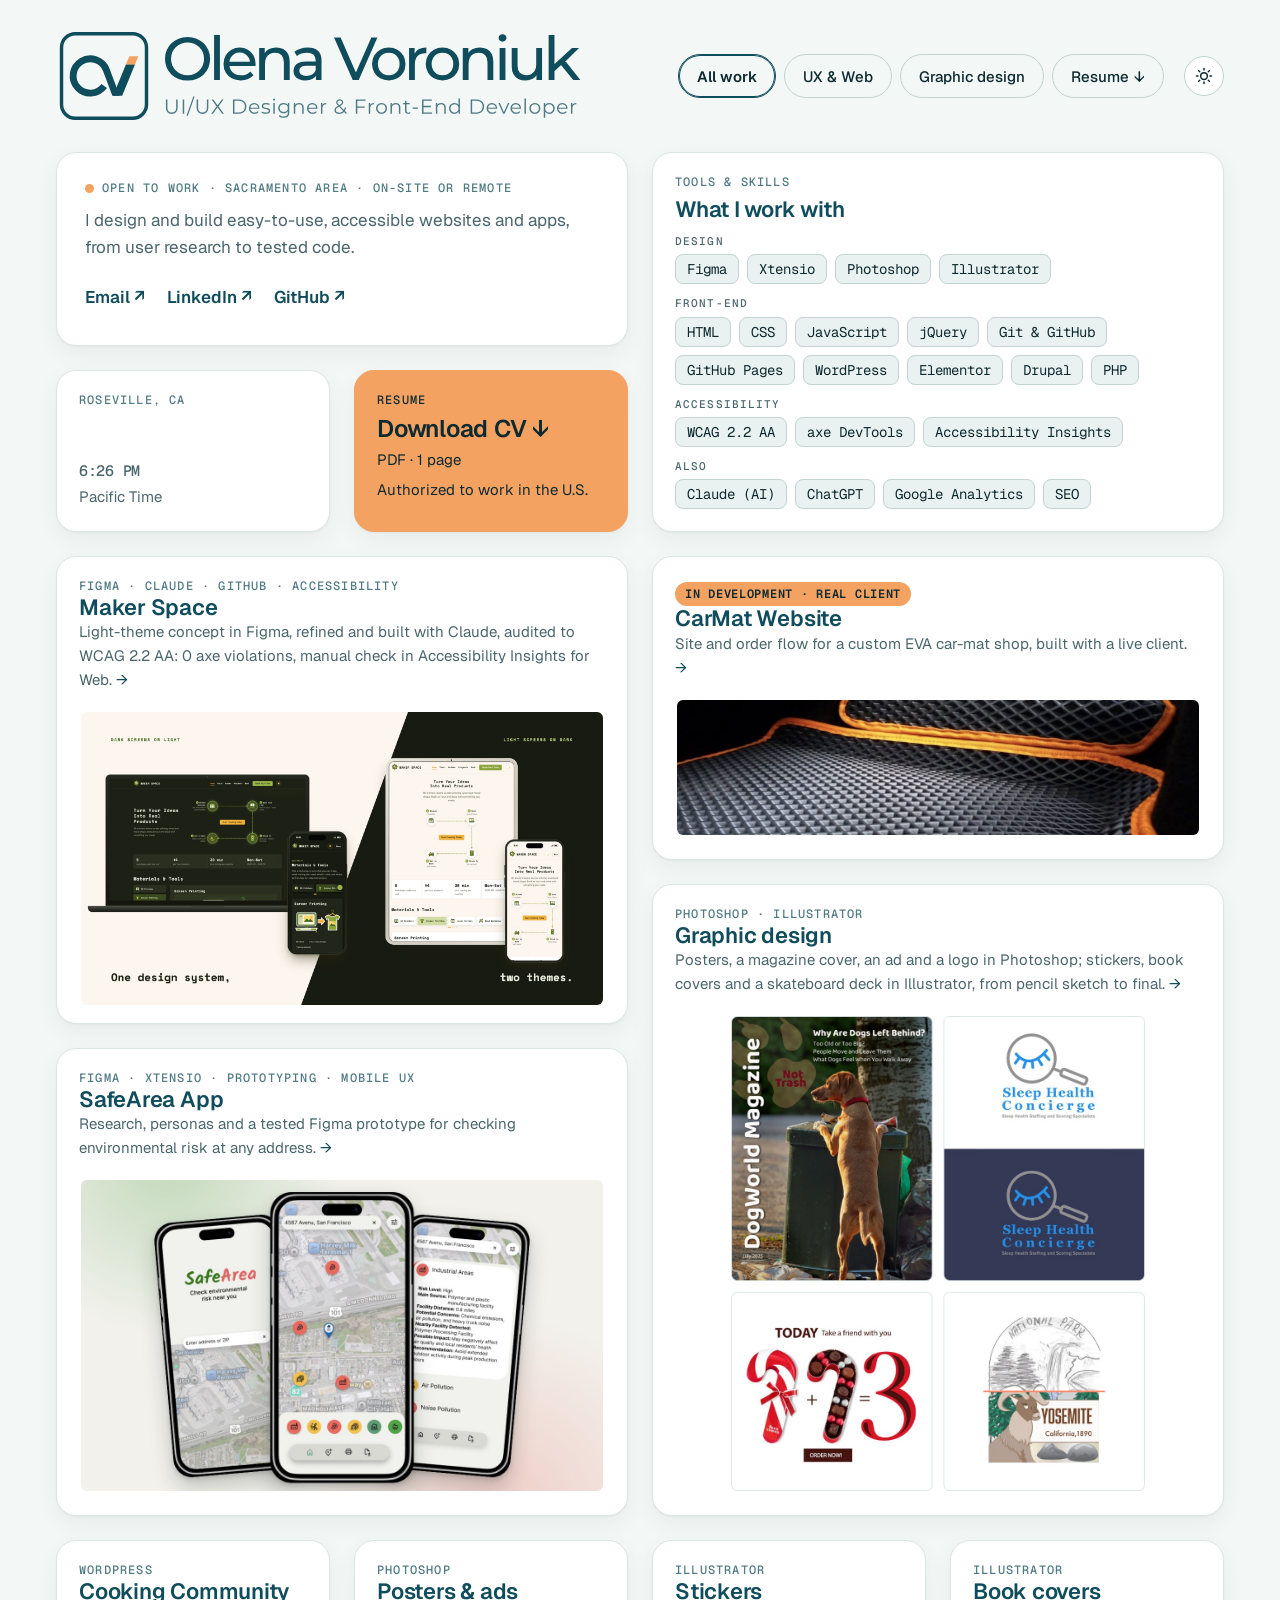
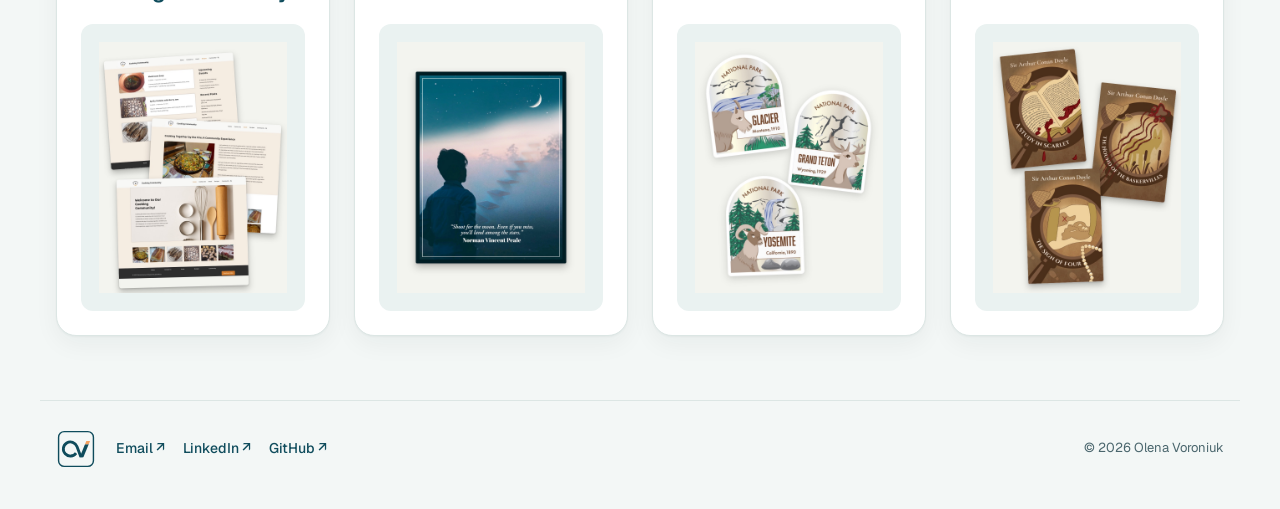
==== index.html @ 0ded4a21 "UX & Web view: shorter first row, taller second, Cooking Community description Co-Authored-By: Claud" ====
<!doctype html>
<html lang="en">
<head>
<meta charset="utf-8">
<meta name="viewport" content="width=device-width, initial-scale=1">
<title>Olena Voroniuk · UI/UX Designer &amp; Front-End Developer</title>
<meta name="description" content="Olena Voroniuk, UI/UX designer and front-end developer in the Sacramento area (Roseville, CA): accessible websites and apps, UX research, WCAG 2.2 accessibility audits and WordPress.">
<script>try{var t=localStorage.getItem('theme');if(t==='dark')document.documentElement.dataset.theme='dark'}catch(e){}</script>
<link rel="icon" href="assets/brand/favicon.svg" type="image/svg+xml">
<link rel="icon" href="assets/brand/favicon-32x32.png" sizes="32x32">
<link rel="apple-touch-icon" href="assets/brand/apple-touch-icon.png">
<link rel="icon" href="favicon.ico" sizes="any">
<link rel="manifest" href="site.webmanifest">
<meta name="theme-color" content="#0F4C5C">
<link rel="preconnect" href="https://fonts.googleapis.com">
<link rel="preconnect" href="https://fonts.gstatic.com" crossorigin>
<link rel="stylesheet" href="https://fonts.googleapis.com/css2?family=Geist:wght@400;500;600;700&family=Geist+Mono:wght@400;500;600&display=swap">
<link rel="stylesheet" href="css/style.css?v=20261113x">
</head>
<body>
<a class="skip" href="#work">Skip to work</a>

<header class="wrap top">
  <a class="brand" href="index.html"><img class="full on-light" src="assets/brand/ov-logo-color.svg?v=3" alt="Olena Voroniuk, UI/UX Designer &amp; Front-End Developer, home" width="530" height="96"><img class="full on-dark" src="assets/brand/ov-logo-light.svg?v=3" alt="Olena Voroniuk, UI/UX Designer &amp; Front-End Developer, home" width="530" height="96"><img class="icon on-light" src="assets/brand/ov-icon-color.svg" alt="Olena Voroniuk, home" width="36" height="36"><img class="icon on-dark" src="assets/brand/ov-icon-light.svg" alt="Olena Voroniuk, home" width="36" height="36"></a>
  <div class="end"><nav aria-label="Main">
    <a href="#" aria-current="page">All work</a>
    <a href="#dev">UX &amp; Web</a>
    <a href="work/illustration.html">Graphic design</a>
    <a href="assets/Olena_Voroniuk_Resume.pdf" download>Resume <span class="arr arr-s" aria-hidden="true">↓</span></a>
  </nav><button class="theme-toggle" type="button" aria-pressed="false" aria-label="Dark theme"><svg class="sun" viewBox="0 0 24 24" fill="none" stroke="currentColor" stroke-width="2" stroke-linecap="round" aria-hidden="true"><circle cx="12" cy="12" r="4.5"/><path d="M12 2v2M12 20v2M4.9 4.9l1.4 1.4M17.7 17.7l1.4 1.4M2 12h2M20 12h2M4.9 19.1l1.4-1.4M17.7 6.3l1.4-1.4"/></svg><svg class="moon" viewBox="0 0 24 24" fill="none" stroke="currentColor" stroke-width="2" stroke-linecap="round" stroke-linejoin="round" aria-hidden="true"><path d="M20 14.5A8 8 0 1 1 9.5 4a6.5 6.5 0 0 0 10.5 10.5z"/></svg></button></div>
</header>

<main class="wrap">
  <div class="dev-head">
    <h1 id="dev-h">UX &amp; Web projects</h1>
    <a href="#">← All work</a>
  </div>

  <div class="grid" id="work">
    <section class="t me w2 contact" id="contact" aria-labelledby="name">
      <span class="status"><i aria-hidden="true"></i>Open to work · Sacramento area · On-site or remote</span>
      <h1 id="name" class="sr">Olena Voroniuk, UI/UX Designer &amp; Front-End Developer</h1>
      <p>I design and build easy-to-use, accessible websites and apps, from user research to tested code.</p>
      <div class="row">
        <a href="mailto:olena.voroniuk2@gmail.com">Email <span class="arr arr-ne" aria-hidden="true">↗</span></a>
        <a href="https://www.linkedin.com/in/olena-voroniuk-216633222/">LinkedIn <span class="arr arr-ne" aria-hidden="true">↗</span></a>
        <a href="https://github.com/olena-v">GitHub <span class="arr arr-ne" aria-hidden="true">↗</span></a>
      </div>
    </section>

    <section class="t w2 tall" aria-labelledby="stack-h">
      <span class="lbl">Tools &amp; skills</span>
      <h2 id="stack-h">What I work with</h2>
      <div class="sk">
        <div class="sk-group"><h3 class="sk-lbl">Design</h3><ul class="stack"><li>Figma</li><li>Xtensio</li><li>Photoshop</li><li>Illustrator</li></ul></div>
        <div class="sk-group"><h3 class="sk-lbl">Front-end</h3><ul class="stack"><li>HTML</li><li>CSS</li><li>JavaScript</li><li>jQuery</li><li>Git &amp; GitHub</li><li>GitHub Pages</li><li>WordPress</li><li>Elementor</li><li>Drupal</li><li>PHP</li></ul></div>
        <div class="sk-group"><h3 class="sk-lbl">Accessibility</h3><ul class="stack"><li>WCAG 2.2 AA</li><li>axe DevTools</li><li>Accessibility Insights</li></ul></div>
        <div class="sk-group"><h3 class="sk-lbl">Also</h3><ul class="stack"><li>Claude (AI)</li><li>ChatGPT</li><li>Google Analytics</li><li>SEO</li></ul></div>
      </div>
    </section>

    <div class="t">
      <span class="lbl">Roseville, CA</span>
      <p class="clock" id="clock" aria-live="off">--:--</p>
      <p>Pacific Time</p>
    </div>

    <a class="t coral" href="assets/Olena_Voroniuk_Resume.pdf">
      <span class="lbl">Resume</span>
      <h2>Download CV <span aria-hidden="true">↓</span></h2>
      <p>PDF · 1 page</p>
      <p>Authorized to work in the U.S.</p>
    </a>

    <div class="proj-grid" data-dev>
      <a class="t pic proj p-ms" data-cat="ux web" data-dev href="work/maker-space.html" target="_blank" rel="noopener">
        <div class="txt">
          <span class="lbl">Figma · Claude · GitHub · Accessibility</span>
          <h2>Maker Space<span class="sr"> (opens in a new tab)</span></h2>
          <p>Light-theme concept in Figma, refined and built with Claude, audited to WCAG 2.2 AA: 0 axe violations, manual check in Accessibility Insights for Web. <span class="go" aria-hidden="true">→</span></p>
        </div>
        <img src="assets/img/makerspace-two-themes.jpg" alt="">
      </a>

      <a class="t pic proj p-cm" data-cat="web" data-dev href="work/carmat.html" target="_blank" rel="noopener">
        <div class="txt">
          <span class="badge">In development · real client</span>
          <h2>CarMat Website<span class="sr"> (opens in a new tab)</span></h2>
          <p>Site and order flow for a custom EVA car-mat shop, built with a live client. <span class="go" aria-hidden="true">→</span></p>
        </div>
        <img src="assets/img/carmat-hero.jpg?v=2" alt="">
      </a>

      <a class="t pic proj p-sa" data-cat="ux" data-dev href="work/safearea.html" target="_blank" rel="noopener">
        <div class="txt">
          <span class="lbl">Figma · Xtensio · Prototyping · Mobile UX</span>
          <h2>SafeArea App<span class="sr"> (opens in a new tab)</span></h2>
          <p>Research, personas and a tested Figma prototype for checking environmental risk at any address. <span class="go" aria-hidden="true">→</span></p>
        </div>
        <img class="only-light" src="assets/img/safearea-phones-light.jpg?v=3" alt=""><img class="only-dark" src="assets/img/safearea-phones.jpg?v=4" alt="">
      </a>

      <a class="t pic proj p-gd" data-cat="ps ai" href="work/illustration.html" target="_blank" rel="noopener">
        <div class="txt">
          <span class="lbl">Photoshop · Illustrator</span>
          <h2>Graphic design<span class="sr"> (opens in a new tab)</span></h2>
          <p>Posters, a magazine cover, an ad and a logo in Photoshop; stickers, book covers and a skateboard deck in Illustrator, from pencil sketch to final. <span class="go" aria-hidden="true">→</span></p>
        </div>
        <img class="only-light" src="assets/img/graphic-collage-light.jpg?v=2" alt=""><img class="only-dark" src="assets/img/graphic-collage.jpg?v=3" alt="">
      </a>
    </div>

    <a class="t pic contain" data-cat="web" data-dev href="work/cooking-community.html" target="_blank" rel="noopener">
      <div class="txt"><span class="lbl">WordPress</span><h2>Cooking Community<span class="sr"> (opens in a new tab)</span></h2><p class="dev-only">A WordPress site for home cooks with recipes, events and a form for members’ ideas, set up so the owner runs it from the dashboard. <span class="go" aria-hidden="true">→</span></p></div>
      <img src="assets/img/cooking-tile.jpg" alt="">
    </a>

    <a class="t pic contain" data-cat="ps" href="work/illustration.html#photoshop" target="_blank" rel="noopener">
      <div class="txt"><span class="lbl">Photoshop</span><h2>Posters &amp; ads<span class="sr"> (opens in a new tab)</span></h2></div>
      <img src="assets/img/poster-tile.jpg" alt="">
    </a>

    <a class="t pic contain" data-cat="ai" href="work/illustration.html#stickers" target="_blank" rel="noopener">
      <div class="txt"><span class="lbl">Illustrator</span><h2>Stickers<span class="sr"> (opens in a new tab)</span></h2></div>
      <img src="assets/img/stickers-pile.jpg" alt="">
    </a>

    <a class="t pic contain" data-cat="ai" href="work/illustration.html#book" target="_blank" rel="noopener">
      <div class="txt"><span class="lbl">Illustrator</span><h2>Book covers<span class="sr"> (opens in a new tab)</span></h2></div>
      <img src="assets/img/book-covers-pile.jpg" alt="">
    </a>
  </div>
</main>

<footer class="wrap site">
  <div class="foot-brand"><a class="foot-logo" href="#top"><img class="only-light" src="assets/brand/ov-icon-color.svg" alt="Olena Voroniuk, back to top"  width="40" height="40"><img class="only-dark" src="assets/brand/ov-icon-light.svg" alt="Olena Voroniuk, back to top" width="40" height="40"></a>
  <nav class="foot-links" aria-label="Contact">
    <a href="mailto:olena.voroniuk2@gmail.com">Email <span class="arr arr-ne" aria-hidden="true">↗</span></a>
    <a href="https://www.linkedin.com/in/olena-voroniuk-216633222/">LinkedIn <span class="arr arr-ne" aria-hidden="true">↗</span></a>
    <a href="https://github.com/olena-v">GitHub <span class="arr arr-ne" aria-hidden="true">↗</span></a>
  </nav>
  </div>
  <span class="copy">© 2026 Olena Voroniuk</span>
</footer>
<script src="js/main.js?v=6"></script>
</body>
</html>
---- css/style.css ----
/* Bento Lab: light (logo teal + terracotta) and dark (mint + coral) themes. Home is a filterable tile grid; project pages share the same tokens in a reading layout. */
:root{
  /* Light theme (default): colours from the OV logo */
  --bg:#F3F7F6;
  --tile:#FFFFFF;
  --tile-2:#EAF2F1;
  --line:#DCE6E4;
  --line-strong:#C2D3D0;
  --ink:#0E2A31;
  --muted:#4A666D;      /* 6.1:1 on white */
  --mint:#0F4C5C;       /* brand teal: labels, links, focus */
  --coral:#B85C34;      /* brand terracotta, 4.6:1 with white */
  --coral-ink:#FFFFFF;
  --coral-text:#FFFFFF;
  --on-accent:#FFFFFF;
  --fail:#B23A1E;
  --shadow:0 1px 2px rgba(14,42,49,.04),0 8px 24px rgba(14,42,49,.05);
  --f-ui:"Geist", system-ui, -apple-system, "Segoe UI", sans-serif;
  --f-mono:"Geist Mono", ui-monospace, Menlo, monospace;
  --radius:20px;
  color-scheme:light;
}
/* Dark theme: dark tiles, mint + coral accents */
:root[data-theme="dark"]{
  --bg:#101412;
  --tile:#1A201D;
  --tile-2:#212823;
  --line:#2A322E;
  --line-strong:#3E4A44;
  --ink:#EAF0EC;
  --muted:#A3AFA8;      /* 7.4:1 on --tile */
  --mint:#7FD1AE;
  --coral:#FF8A65;
  --coral-ink:#1A0E0A;
  --coral-text:#3A1E15;
  --on-accent:#0D1A14;
  --fail:#FF9C80;
  --shadow:none;
  color-scheme:dark;
}
*{box-sizing:border-box}
html{scroll-behavior:smooth}
body{margin:0;background:var(--bg);color:var(--ink);font:17px/1.6 var(--f-ui);-webkit-font-smoothing:antialiased}
img{max-width:100%;display:block}
a{color:var(--mint)}
h1,h2,h3{margin:0;line-height:1.15;text-wrap:balance}
p{margin:0}
:focus-visible{outline:3px solid var(--mint);outline-offset:3px;border-radius:8px}
.sr{position:absolute;width:1px;height:1px;overflow:hidden;clip:rect(0 0 0 0);white-space:nowrap}
.skip{position:absolute;left:16px;top:-60px;z-index:10;background:var(--mint);color:var(--bg);padding:10px 16px;border-radius:10px;font-weight:600;text-decoration:none}
.skip:focus{top:16px}
.wrap{max-width:1200px;margin:0 auto;padding-inline:max(16px,env(safe-area-inset-left,0px))}
.mono{font-family:var(--f-mono)}
.lbl{display:block;font:500 12px/1.3 var(--f-mono);letter-spacing:.1em;text-transform:uppercase;color:var(--mint)}

/* top bar */
.top{display:flex;flex-wrap:wrap;align-items:center;justify-content:space-between;gap:12px 24px;padding-block:22px}
.brand{font-weight:600;font-size:17px;color:var(--ink);text-decoration:none;padding:6px 0}
.brand span{color:var(--mint)}
.top nav{display:flex;flex-wrap:wrap;gap:4px 20px}
.top nav a{color:var(--ink);text-decoration:none;font-size:15px;padding:8px 0}
.top nav a:hover{color:var(--mint)}

/* ---------- home: bento grid ---------- */
.chips{display:flex;flex-wrap:wrap;gap:8px;margin-bottom:18px}
.chip{font:500 15px var(--f-ui);color:var(--ink);background:transparent;border:1.5px solid var(--line-strong);padding:9px 18px;border-radius:999px;cursor:pointer;min-height:44px}
.chip:hover{border-color:var(--mint)}
.chip[aria-pressed="true"]{background:var(--ink);color:var(--bg);border-color:var(--ink)}
.grid{display:grid;grid-template-columns:repeat(4,minmax(0,1fr));grid-auto-rows:minmax(150px,auto);grid-auto-flow:dense;gap:24px;padding-bottom:64px}
.t{position:relative;overflow:hidden;background:var(--tile);border:1px solid var(--line);border-radius:var(--radius);padding:22px;min-width:0;display:flex;flex-direction:column;gap:6px;color:var(--ink);text-decoration:none;transition:opacity .3s,transform .3s,border-color .2s}
a.t:hover{border-color:var(--line-strong)}
a.t:hover .go{transform:translateX(3px)}
.t h2{font-size:22px;font-weight:600;letter-spacing:-.01em}
.t p{color:var(--muted);font-size:15px}
.t.dim{opacity:.18;transform:scale(.98)}
.dev-head{display:none;align-items:baseline;justify-content:space-between;gap:16px;flex-wrap:wrap;margin-bottom:20px}
.dev-head h1{font-size:clamp(28px,3.4vw,40px);font-weight:700;letter-spacing:-.02em}
.dev-head a{color:var(--muted);text-decoration:none;font-weight:600}
.dev-head a:hover{color:var(--mint)}
.dev-view .dev-head{display:flex}
.dev-view .chips,.dev-view .grid > :not([data-dev]){display:none}
.dev-view .grid{grid-template-columns:repeat(2,minmax(0,1fr))}
.dev-view .grid > [data-dev]{grid-column:auto;grid-row:auto;height:520px}
.dev-view .grid > [data-dev] .txt{flex:none}
.dev-view .grid > [data-dev] img{flex:1;min-height:0;height:auto;object-fit:cover;object-position:center}
@media (max-width:900px){.dev-view .grid{grid-template-columns:minmax(0,1fr)}.dev-view .grid > [data-dev]{height:auto}.dev-view .grid > [data-dev] img{flex:none;height:auto}}
.w2{grid-column:span 2}.tall{grid-row:span 2}
.go{display:inline-block;transition:transform .2s;color:var(--mint)}
/* project tiles: text on top, picture fills the rest */
.t.pic{padding:0}
.t.pic .txt{padding:22px 22px 14px}
.t.pic img{width:100%;flex:1;min-height:150px;object-fit:cover;object-position:top}
.t.pic.contain img{object-fit:contain;object-position:center;background:var(--tile-2);width:auto;margin:0 24px 24px;padding:18px;box-sizing:border-box;border-radius:12px}
/* full: show the whole mockup at its own ratio, never cropped */
.t.pic.full{gap:0}
.t.pic.full .txt{flex:1;display:flex;flex-direction:column;justify-content:center;gap:6px}
.t.pic.full img{flex:none;min-height:0;height:auto;object-fit:contain}
/* me */
.me{justify-content:flex-end;gap:10px;padding:28px}
.me h1{font-size:clamp(36px,4.6vw,60px);font-weight:700;letter-spacing:-.025em;margin-top:6px}
.me p{font-size:18px;max-width:46ch}
.me .role{font-size:21px;font-weight:600;color:var(--ink);margin-top:-2px}
.me .row{margin-top:6px}
.modes{display:flex;flex-wrap:wrap;gap:8px;margin:0;padding:0;list-style:none}
.modes li{font:500 14px var(--f-mono);padding:5px 12px;border-radius:999px;border:1px solid var(--mint);color:var(--mint)}
.status{display:inline-flex;align-items:center;gap:8px;font:500 14px var(--f-mono);color:var(--mint)}
.status i{width:9px;height:9px;border-radius:50%;background:var(--mint);animation:pulse 2.2s infinite}
@keyframes pulse{0%{box-shadow:0 0 0 0 rgba(244,162,97,.75)}70%{box-shadow:0 0 0 9px rgba(244,162,97,0)}100%{box-shadow:0 0 0 0 rgba(244,162,97,0)}}
.clock{font:500 clamp(30px,3vw,40px)/1.1 var(--f-mono);letter-spacing:-.02em;margin-top:auto}
.coral{background:var(--coral);border-color:var(--coral);color:var(--coral-ink)}
.coral .lbl{color:var(--coral-ink)}
.coral p{color:var(--coral-text)}
.coral h2{font-size:24px}
.stack{display:flex;flex-wrap:wrap;gap:8px;margin:8px 0 0;padding:0;list-style:none}
.stack li{font:14px var(--f-mono);border:1px solid var(--line-strong);padding:4px 10px;border-radius:8px}
.sk{display:flex;flex-direction:column;gap:12px;margin-top:6px}
.sk .stack{margin-top:6px}
.sk-lbl{font:500 11px/1.3 var(--f-mono);letter-spacing:.1em;text-transform:uppercase;color:var(--muted);margin:0}
.badge{align-self:flex-start;font:600 12px var(--f-mono);letter-spacing:.06em;text-transform:uppercase;padding:4px 10px;border-radius:999px;background:var(--coral);color:var(--coral-ink)}
.contact a{color:var(--ink);text-decoration:none;font-weight:600;padding:6px 0;display:inline-block}
.contact a:hover{color:var(--mint)}
.contact .row{display:flex;flex-wrap:wrap;gap:4px 22px;margin-top:auto}
@media (max-width:900px){.grid{grid-template-columns:repeat(2,minmax(0,1fr))}}
@media (max-width:560px){
  .grid{grid-template-columns:minmax(0,1fr);gap:14px}
  .w2,.tall{grid-column:auto;grid-row:auto}
}

/* ---------- project pages ---------- */
.hero{display:grid;grid-template-columns:minmax(0,1.1fr) minmax(0,1fr);gap:40px;align-items:center;padding-block:40px 56px}
.hero h1{font-size:clamp(38px,5.4vw,64px);font-weight:700;letter-spacing:-.025em;margin:12px 0 16px}
.lede{font-size:20px;color:var(--muted);max-width:56ch}
.hero-img{border-radius:var(--radius);overflow:hidden;background:var(--tile);border:1px solid var(--line)}
.hero-img img{width:100%;height:auto}
.pills{display:flex;flex-wrap:wrap;gap:8px;margin-top:4px}
.pill{font:600 12px var(--f-mono);letter-spacing:.06em;text-transform:uppercase;padding:5px 11px;border-radius:999px;border:1px solid var(--line-strong);color:var(--ink)}
.pill.hot{background:var(--coral);border-color:var(--coral);color:var(--coral-ink)}
.actions{display:flex;flex-wrap:wrap;gap:12px;margin-top:28px}
.btn{display:inline-flex;align-items:center;gap:8px;min-height:46px;padding:12px 20px;border-radius:12px;font-weight:600;text-decoration:none;border:1.5px solid var(--line-strong);color:var(--ink)}
.btn:hover{border-color:var(--mint)}
.btn.primary{background:var(--mint);border-color:var(--mint);color:var(--on-accent)}
.meta{display:grid;grid-template-columns:repeat(3,minmax(0,1fr));gap:1px;background:var(--line);border:1px solid var(--line);border-radius:var(--radius);overflow:hidden;margin-bottom:64px}
.meta > div{background:var(--tile);padding:20px 22px}
.meta dt{font:500 12px var(--f-mono);letter-spacing:.1em;text-transform:uppercase;color:var(--muted);margin-bottom:6px}
.meta dd{margin:0}
@media (max-width:760px){.meta{grid-template-columns:minmax(0,1fr)}}
.tools{display:flex;flex-wrap:wrap;gap:8px;margin:0;padding:0;list-style:none}
.tools li{font:14px var(--f-mono);padding:5px 11px;border-radius:8px;background:var(--tile-2);border:1px solid var(--line-strong)}
section.block{padding-block:56px;border-top:1px solid var(--line)}
section.block > h2{font-size:clamp(28px,3.4vw,40px);font-weight:700;letter-spacing:-.02em;margin:8px 0 18px}
.prose{max-width:68ch;color:var(--muted)}
.prose + .prose{margin-top:14px}
.prose strong{color:var(--ink)}
figure{margin:28px 0 0}
figure img{border-radius:14px;border:1px solid var(--line);width:100%;height:auto;background:#fff}
figcaption{font-size:14px;color:var(--muted);margin-top:10px}
.two{display:grid;grid-template-columns:repeat(2,minmax(0,1fr));gap:24px}
.two figure{margin-top:0}
.three{display:grid;grid-template-columns:repeat(3,minmax(0,1fr));gap:20px}
.three figure{margin-top:0}
@media (max-width:860px){.three{grid-template-columns:minmax(0,1fr);max-width:420px}}
.cards{display:grid;grid-template-columns:repeat(auto-fit,minmax(min(100%,250px),1fr));gap:14px;margin-top:28px;padding:0;list-style:none}
.cards > li,.card{background:var(--tile);border:1px solid var(--line);border-radius:16px;padding:22px}
.cards h3,.cards h4{font-size:18px;font-weight:600;margin:0 0 6px}
.cards p{color:var(--muted);font-size:15px}
.stats{display:grid;grid-template-columns:repeat(auto-fit,minmax(min(100%,210px),1fr));gap:14px;margin-top:28px}
.stats div{background:var(--tile);border:1px solid var(--line);border-radius:16px;padding:22px}
.stats b{display:block;font:600 clamp(34px,4vw,46px)/1.05 var(--f-mono);color:var(--coral);letter-spacing:-.02em}
.stats span{display:block;margin-top:8px;color:var(--muted);font-size:15px}
.tbl{overflow-x:auto;margin-top:28px;border:1px solid var(--line);border-radius:16px}
table{border-collapse:collapse;width:100%;min-width:620px;font-size:15px}
th,td{text-align:left;padding:13px 16px;border-bottom:1px solid var(--line);vertical-align:top}
thead th{font:500 12px var(--f-mono);letter-spacing:.08em;text-transform:uppercase;color:var(--muted);background:var(--tile)}
tbody tr:last-child td{border-bottom:0}
.fail{color:var(--fail)}.pass{color:var(--mint)}
.tag-ba{display:inline-block;font:600 12px var(--f-mono);letter-spacing:.08em;text-transform:uppercase;margin-bottom:8px}
.next{display:flex;flex-wrap:wrap;justify-content:space-between;align-items:center;gap:16px;padding-block:48px 72px;border-top:1px solid var(--line)}
.next a{display:flex;flex-direction:column;gap:6px;color:var(--ink);text-decoration:none;padding:6px 0}
.next a.nxt{align-items:flex-end;text-align:right;margin-left:auto}
.next .big{font-size:clamp(22px,2.6vw,32px);font-weight:700}
.next a:hover .big{color:var(--mint)}
.note{background:var(--tile);border:1px solid var(--line-strong);border-left:4px solid var(--coral);border-radius:12px;padding:16px 18px;color:var(--ink);max-width:68ch;margin-top:20px}
footer.site{padding-block:28px 40px;color:var(--muted);font-size:14px;border-top:1px solid var(--line);display:flex;flex-wrap:wrap;justify-content:space-between;align-items:center;gap:12px 24px}
.foot-links{display:flex;flex-wrap:wrap;gap:8px 22px}
.foot-links a{color:var(--ink);text-decoration:none;font-weight:600;padding:4px 0}
.foot-links a:hover{color:var(--mint);text-decoration:underline}
@media (max-width:860px){.hero,.two{grid-template-columns:minmax(0,1fr)}}

/* sketch vs final slider */
.compare{position:relative;aspect-ratio:var(--ratio,4/3);border-radius:16px;overflow:hidden;border:1px solid var(--line-strong);background:#fff;margin-top:28px}
.compare img{position:absolute;inset:0;width:100%;height:100%;object-fit:contain;border:0;border-radius:0}
.compare .after{clip-path:inset(0 0 0 var(--cut,50%))}
.compare .bar{position:absolute;top:0;bottom:0;left:var(--cut,50%);width:3px;margin-left:-1.5px;background:var(--coral);pointer-events:none}
.compare .knob{position:absolute;top:50%;left:var(--cut,50%);width:44px;height:44px;margin:-22px 0 0 -22px;border-radius:50%;background:var(--coral);color:var(--coral-ink);display:grid;place-items:center;font-weight:700;pointer-events:none}
.compare input{position:absolute;inset:0;width:100%;height:100%;margin:0;opacity:0;cursor:ew-resize}
.compare:has(input:focus-visible){outline:3px solid var(--mint);outline-offset:3px}
.compare .tag{position:absolute;top:12px;font:600 13px var(--f-mono);text-transform:uppercase;letter-spacing:.08em;background:#101412;color:#EAF0EC;padding:5px 10px;border-radius:8px;pointer-events:none}
.compare .tag.l{left:12px}.compare .tag.r{right:12px}

@media (prefers-reduced-motion:reduce){
  *{animation:none!important;transition:none!important;scroll-behavior:auto!important}
}
code{font:500 .88em/1.5 var(--f-mono);background:var(--tile);border:1px solid rgba(255,255,255,.08);border-radius:6px;padding:1px 6px;overflow-wrap:anywhere}
pre.code{margin:20px 0;max-width:760px;background:var(--tile);border:1px solid rgba(255,255,255,.08);border-radius:12px;padding:18px 20px;overflow-x:auto}
pre.code code{background:none;border:0;padding:0;font-size:14px;overflow-wrap:normal;white-space:pre}

/* Phones: menu stays visible while scrolling; filters are hidden */
@media (max-width:560px){
  .top{position:sticky;top:0;z-index:20;background:var(--bg);padding-block:12px 10px;gap:4px 0;border-bottom:1px solid var(--line)}
  .top nav{gap:0 14px;width:100%;justify-content:space-between}
  .top nav a{font-size:14px;padding:8px 0;white-space:nowrap}
  .chips{display:none}
  html{scroll-padding-top:120px}
}

/* Logo in the header; the icon replaces the full logo on phones */
.brand img{display:block;height:44px;width:auto}
.brand .icon{display:none}
.brand .on-dark{display:none}
:root[data-theme="dark"] .brand .on-light{display:none}
:root[data-theme="dark"] .brand .full.on-dark{display:block}
.t{box-shadow:var(--shadow)}
/* Images made for one theme */
.only-dark{display:none!important}
:root[data-theme="dark"] .only-light{display:none!important}
:root[data-theme="dark"] .only-dark{display:block!important}
/* Theme switch */
.theme-toggle{display:inline-flex;align-items:center;justify-content:center;width:40px;height:40px;border-radius:50%;border:1px solid var(--line-strong);background:var(--tile);color:var(--ink);cursor:pointer;padding:0;flex:none}
.theme-toggle:hover{border-color:var(--mint);color:var(--mint)}
.theme-toggle svg{width:18px;height:18px}
.theme-toggle .moon{display:none}
:root[data-theme="dark"] .theme-toggle .sun{display:none}
:root[data-theme="dark"] .theme-toggle .moon{display:block}
.top .end{display:flex;align-items:center;gap:20px}
@media (max-width:560px){
  .brand .full{display:none!important}
  .brand .icon.on-light{display:block;height:36px}
  :root[data-theme="dark"] .brand .icon.on-light{display:none}
  :root[data-theme="dark"] .brand .icon.on-dark{display:block;height:36px}
  .top .end{display:contents}
  .theme-toggle{order:1;margin-left:auto}
  .top nav{order:2}
}

/* Tile labels in the accent colour */
.t:not(.coral) .lbl{color:var(--coral)}

/* Header: full logo; the OV icon only on phones */
.brand .full.on-light{display:block}
.brand .full img,.brand img.full{height:auto;width:min(530px,60vw)}
.brand .icon{display:none!important}
:root[data-theme="dark"] .brand .full.on-light{display:none}
:root[data-theme="dark"] .brand .full.on-dark{display:block}
@media (max-width:560px){
  .brand img.full{width:min(308px,68vw)}
  .brand .full.on-light{display:block!important}
  :root[data-theme="dark"] .brand .full.on-light{display:none!important}
  :root[data-theme="dark"] .brand .full.on-dark{display:block!important}
}

/* Four main projects: two equal tiles per row */
.t.proj .txt{flex:none}
.t.proj img{flex:1 1 0px;min-height:0;height:0;width:auto;margin:0 24px 24px;object-fit:contain;object-position:center}
.grid > .t.proj{min-height:560px}
@media (max-width:560px){.grid > .t.proj{min-height:0}.t.proj img{height:auto;flex:none}}

/* Light theme: Download CV tile in the logo's orange with dark teal text (7.3:1) */
:root:not([data-theme="dark"]) .t.coral{background:#F4A261;border-color:#F4A261;color:#0E2A31}
:root:not([data-theme="dark"]) .t.coral .lbl,:root:not([data-theme="dark"]) .t.coral p{color:#0E2A31}
:root:not([data-theme="dark"]) .badge,:root:not([data-theme="dark"]) .pill.hot{background:#F4A261;border-color:#F4A261;color:#0E2A31}

/* Skill tags on the home page match the project-page tool tags */
.stack li{font:14px var(--f-mono);padding:5px 11px;border-radius:8px;background:var(--tile-2);border:1px solid var(--line-strong)}
:root[data-theme="dark"] .stack li,:root[data-theme="dark"] .tools li{background:#2A3632;border-color:#43524C}

/* Light theme: headings in the logo teal */
:root:not([data-theme="dark"]) :is(h1,h2,h3):not(.sk-lbl){color:var(--mint)}
:root:not([data-theme="dark"]) .t.coral h2{color:#0E2A31}
:root:not([data-theme="dark"]) .contact .row a,:root:not([data-theme="dark"]) .foot-links a{color:var(--mint)}
:root:not([data-theme="dark"]) .contact .row a:hover,:root:not([data-theme="dark"]) .foot-links a:hover{color:var(--coral)}

/* Top menu as pill buttons (the filter chips are gone) */
.top nav{gap:8px;align-items:center}
.top nav a{font:500 15px var(--f-ui);color:var(--ink);border:1.5px solid var(--line-strong);padding:9px 18px;border-radius:999px;min-height:44px;display:inline-flex;align-items:center}
.top nav a:hover{border-color:var(--mint);color:var(--ink)}
.top nav a[aria-current="page"]{background:var(--ink);color:var(--bg);border-color:var(--ink)}
@media (max-width:560px){
  .top nav{gap:4px;justify-content:space-between;flex-wrap:nowrap}
  .top nav a{font-size:12.5px;padding:6px 8px;min-height:36px;white-space:nowrap;border-width:1px}
}

/* Logo left and menu right stay on one line on tablets and laptops */
@media (min-width:561px) and (max-width:1180px){
  .brand img.full{width:clamp(190px,30vw,530px)}
  .top nav{gap:6px}
  .top nav a{font-size:13.5px;padding:6px 11px;min-height:38px}
  .top .end{gap:12px}
}
@media (min-width:701px){.top{flex-wrap:nowrap}.top .end{flex:none}.top nav{flex-wrap:nowrap}}

/* When project tiles stack one per row, each image takes the full width at its own height */
@media (max-width:900px){
  .grid > .t.proj{min-height:0}
  .t.proj img{flex:none;height:auto;width:auto;max-width:calc(100% - 48px)}
}

/* Project tiles, side by side: Maker Space and the collage show at full width and set the row height;
   CarMat and SafeArea fill the same height next to them */
@media (min-width:901px){
  .grid > .t.proj{min-height:0}
  .t.proj[href*="maker"] img,.t.proj[href*="illustration"] img{flex:none;height:auto;width:calc(100% - 48px);object-fit:contain}
  .t.proj[href*="carmat"] img,.t.proj[href*="safearea"] img{flex:1 1 0px;height:0;min-height:0;width:calc(100% - 48px);object-fit:cover;border-radius:12px}
}

/* Main projects: asymmetric layout. Left: Maker Space, SafeArea. Right: short CarMat, tall Graphic design */
.proj-grid{grid-column:1/-1;display:grid;grid-template-columns:repeat(2,minmax(0,1fr));grid-template-rows:repeat(6,140px);gap:24px}
.proj-grid .p-ms{grid-column:1;grid-row:1/4}
.proj-grid .p-sa{grid-column:1;grid-row:4/7}
.proj-grid .p-cm{grid-column:2;grid-row:1/3}
.proj-grid .p-gd{grid-column:2;grid-row:3/7}
.proj-grid .t.proj{min-height:0}
.proj-grid .t.proj img{flex:1 1 0px;height:0;min-height:0;width:calc(100% - 48px);margin:0 24px 24px;border-radius:12px;object-fit:cover;object-position:center}
.proj-grid .t.proj.p-ms img,.proj-grid .t.proj.p-gd img{object-fit:contain;border-radius:0}
.dev-view .proj-grid{grid-template-rows:none;grid-auto-rows:auto}
.dev-view .proj-grid > :not([data-dev]){display:none}
.dev-view .proj-grid > .t.proj{grid-row:auto;grid-column:auto;height:520px}
@media (max-width:900px){
  .proj-grid{grid-template-columns:minmax(0,1fr);grid-template-rows:none;gap:14px}
  .proj-grid > .t.proj{grid-column:auto;grid-row:auto}
  .proj-grid .t.proj img{flex:none;height:auto;width:auto;max-width:calc(100% - 48px);object-fit:contain}
}
.dev-view .grid > .proj-grid{grid-column:1/-1;height:auto;min-height:0}

/* Big project images: only a slight corner rounding */
.proj-grid .t.proj img,.proj-grid .t.proj.p-ms img,.proj-grid .t.proj.p-gd img{border-radius:6px}
/* Maker Space image at its own size so its rounded corners show */
@media (min-width:901px){.proj-grid .t.proj.p-ms img{flex:none;height:auto;object-fit:fill;margin-top:auto}}

/* Light theme: status line and tile labels in the logo subtitle colour (4.9:1) */
:root:not([data-theme="dark"]) .status{color:#4F7A84}
:root:not([data-theme="dark"]) .status i{background:#4F7A84}
:root:not([data-theme="dark"]) .t:not(.coral) .lbl{color:#4F7A84}

/* Dark theme keeps its original mint labels and mint pulse */
:root[data-theme="dark"] .t:not(.coral) .lbl{color:var(--mint)}
:root[data-theme="dark"] .status i{animation-name:pulse-mint}
@keyframes pulse-mint{0%{box-shadow:0 0 0 0 rgba(127,209,174,.55)}70%{box-shadow:0 0 0 9px rgba(127,209,174,0)}100%{box-shadow:0 0 0 0 rgba(127,209,174,0)}}
:root:not([data-theme="dark"]) .status i{background:#F4A261}

/* Current page in the menu: outlined, not filled */
.top nav a[aria-current="page"]{background:transparent;color:var(--ink);border-color:var(--mint);box-shadow:inset 0 0 0 1px var(--mint);font-weight:600}

/* Intro tile: status as a label like the tile labels; description at the body text size */
.me .status{font:500 12px/1.3 var(--f-mono);letter-spacing:.1em;text-transform:uppercase}
.me p:not(.status){font-size:17px;line-height:1.6}

/* UX & Web view: the four web projects form one even 2x2 grid */
.dev-view .grid > .proj-grid{display:contents}
:root:not([data-theme="dark"]) .note{border-left-color:#F4A261}

/* Footer logo */
.foot-brand{display:flex;align-items:center;gap:12px;flex-wrap:wrap}
.foot-brand img{height:40px;width:auto}
.foot-logo{display:inline-flex;border-radius:8px}
.foot-logo:hover{opacity:.8}

/* Hover motion: arrows nudge in their direction, text links draw an underline, tiles lift */
.arr{display:inline-block;transition:transform .25s ease}
.me .row a,.foot-links a{background:linear-gradient(currentColor,currentColor) 0 100%/0 2px no-repeat;transition:background-size .3s ease,color .2s}
.top nav a,.btn,.theme-toggle{transition:transform .2s ease,border-color .2s,color .2s,background-color .2s}
@media (prefers-reduced-motion:no-preference){
  a:hover .arr-ne,a:focus-visible .arr-ne{transform:translate(3px,-3px)}
  a:hover .arr-s,a:focus-visible .arr-s{transform:translateY(3px)}
  a:hover .arr-e,a:focus-visible .arr-e{transform:translateX(4px)}
  .me .row a:hover,.foot-links a:hover,.me .row a:focus-visible,.foot-links a:focus-visible{background-size:100% 2px;text-decoration:none}
  .top nav a:hover,.btn:hover{transform:translateY(-2px)}
  .theme-toggle:hover{transform:rotate(20deg)}
  a.t:hover{transform:translateY(-4px)}
  a.t:hover .go{transform:translateX(5px)}
  .next a.nxt:hover .big{transform:translateX(4px)}
  .next a.prev:hover .big{transform:translateX(-4px)}
  .next .big{display:inline-block;transition:transform .25s ease}
}
.top nav a{gap:5px}

/* Footer: icon and contact links on the left, copyright in the right corner */
.foot-brand{gap:20px}
.foot-links{gap:4px 18px}
.foot-links a{font-size:14px;font-weight:500}
footer.site .copy{font-size:13px;color:var(--muted)}

/* UX & Web view: first row as tall as Maker Space needs, second row taller; Cooking gets its description */
.dev-only{display:none}
.dev-view .dev-only{display:block}
@media (min-width:901px){
  .dev-view .proj-grid > .t.proj.p-ms,.dev-view .proj-grid > .t.proj.p-cm{height:auto}
  .dev-view .proj-grid > .t.proj.p-ms img{flex:none;height:auto;object-fit:fill;margin-top:0}
  .dev-view .proj-grid > .t.proj.p-cm img{flex:1 1 0px;height:0;min-height:0;object-fit:cover}
  .dev-view .proj-grid > .t.proj.p-sa,.dev-view .grid > a.t.contain[data-dev]{height:600px}
}
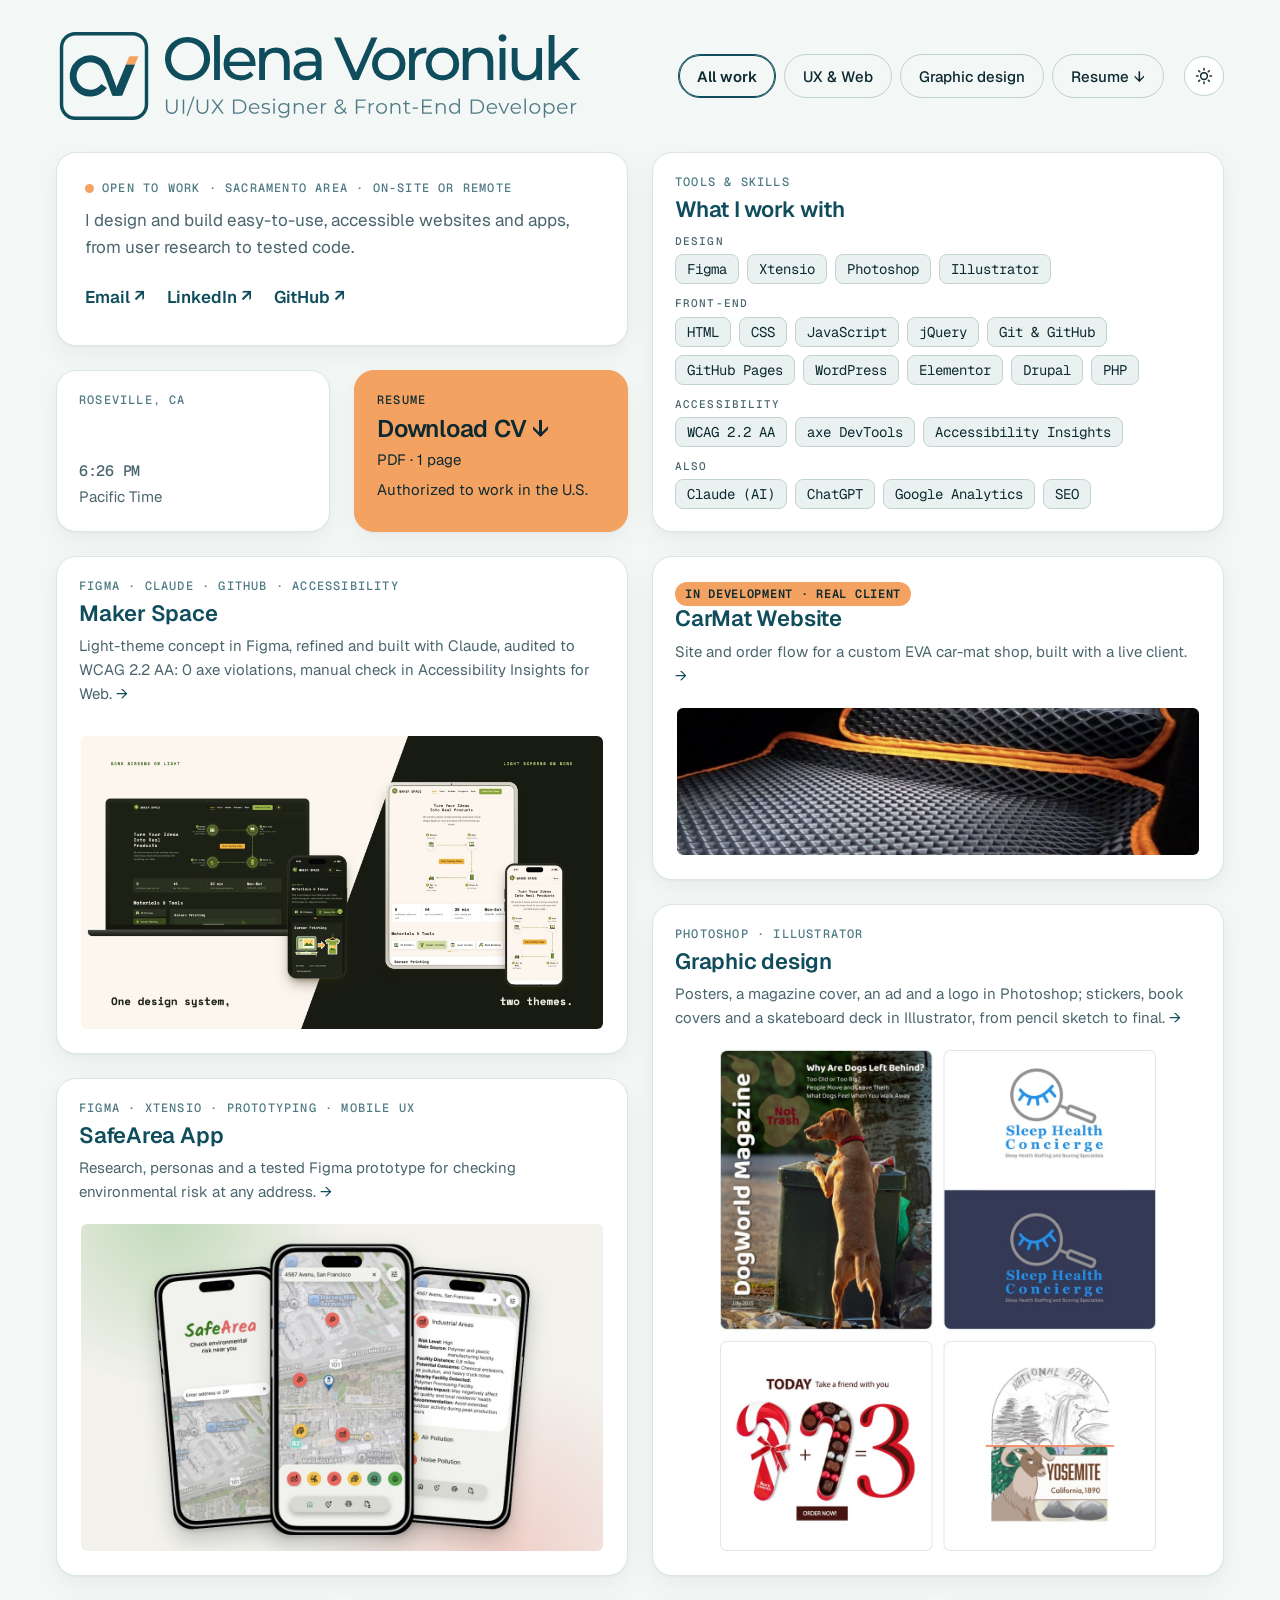
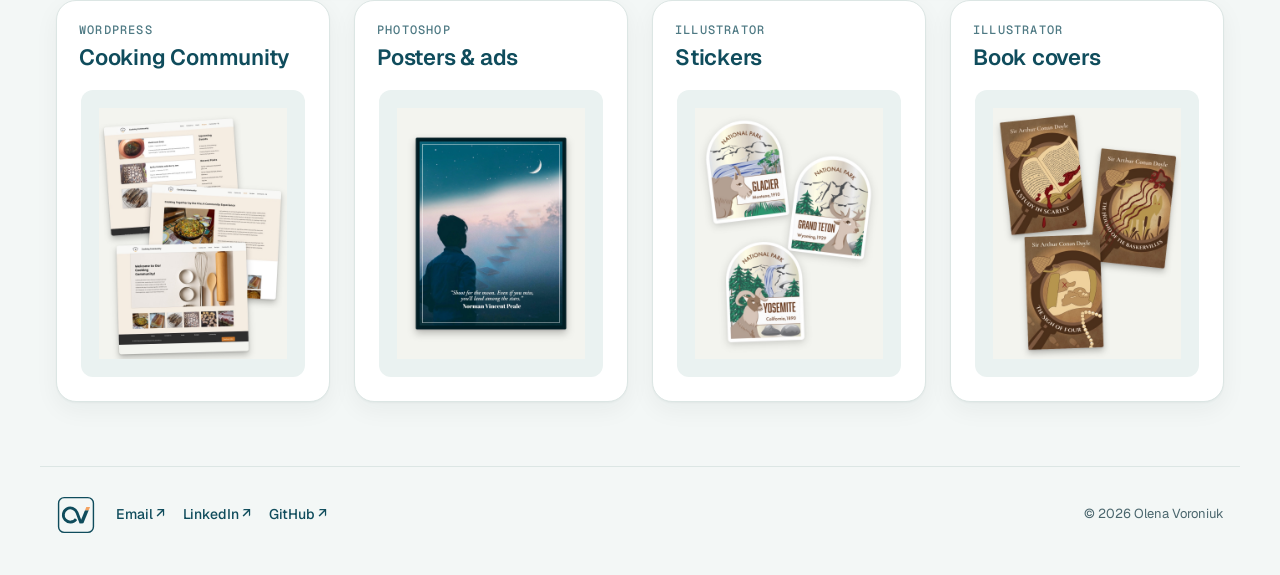
==== commit 2ad2f170: "Tile text: spacing between label, title and description Co-Authored-By: Claude Opus 5.5 <noreply@ant" ====
--- a/index.html
+++ b/index.html
@@ -15,7 +15,7 @@
 <link rel="preconnect" href="https://fonts.googleapis.com">
 <link rel="preconnect" href="https://fonts.gstatic.com" crossorigin>
 <link rel="stylesheet" href="https://fonts.googleapis.com/css2?family=Geist:wght@400;500;600;700&family=Geist+Mono:wght@400;500;600&display=swap">
-<link rel="stylesheet" href="css/style.css?v=20261113x">
+<link rel="stylesheet" href="css/style.css?v=20261113z">
 </head>
 <body>
 <a class="skip" href="#work">Skip to work</a>
--- a/css/style.css
+++ b/css/style.css
@@ -398,3 +398,10 @@
   .dev-view .proj-grid > .t.proj.p-cm img{flex:1 1 0px;height:0;min-height:0;object-fit:cover}
   .dev-view .proj-grid > .t.proj.p-sa,.dev-view .grid > a.t.contain[data-dev]{height:600px}
 }
+
+/* Tile text: a little air between label, title and description */
+.t .txt .lbl,.t .txt .badge{margin-bottom:6px}
+.t .txt h2{margin-bottom:8px}
+.t.contain .txt h2{margin-bottom:0}
+.proj-grid{grid-template-rows:repeat(6,minmax(150px,auto))}
+.proj-grid .t.proj.p-ms img{flex:0 1 auto;min-height:0}
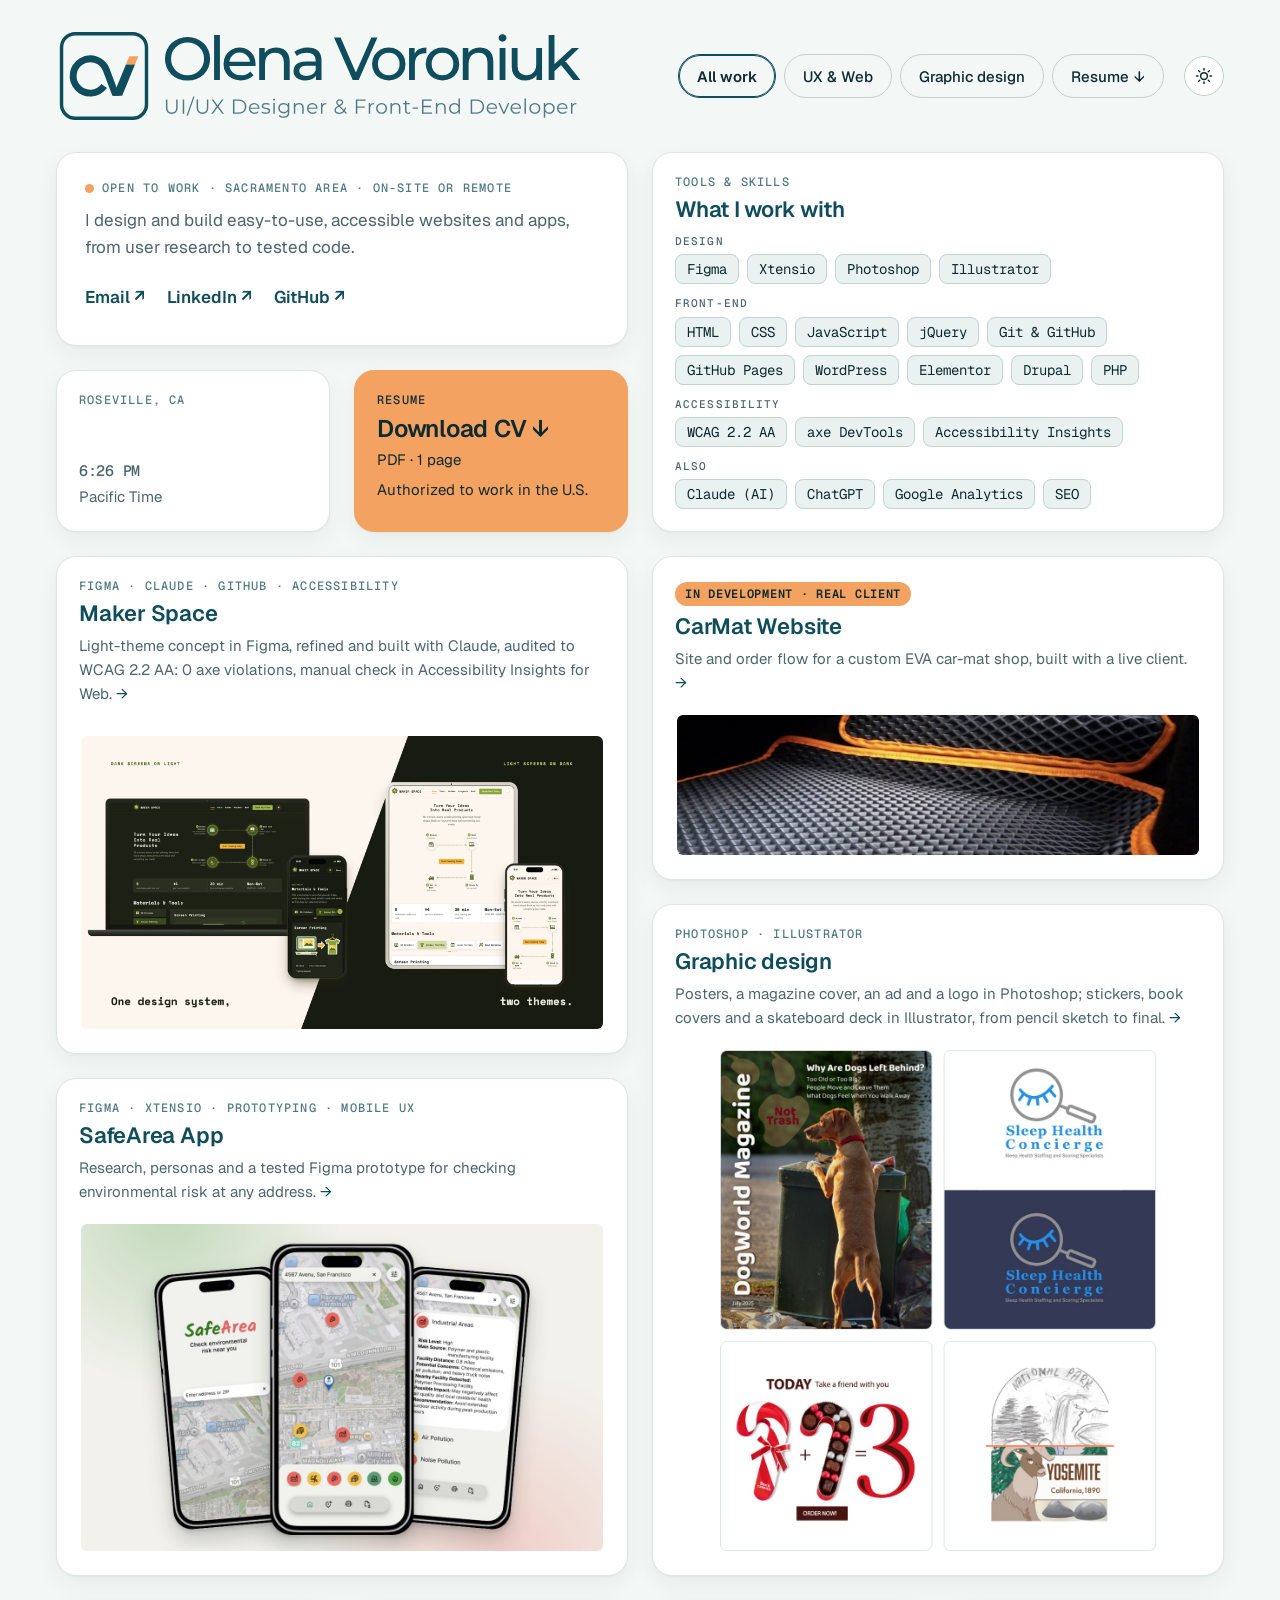
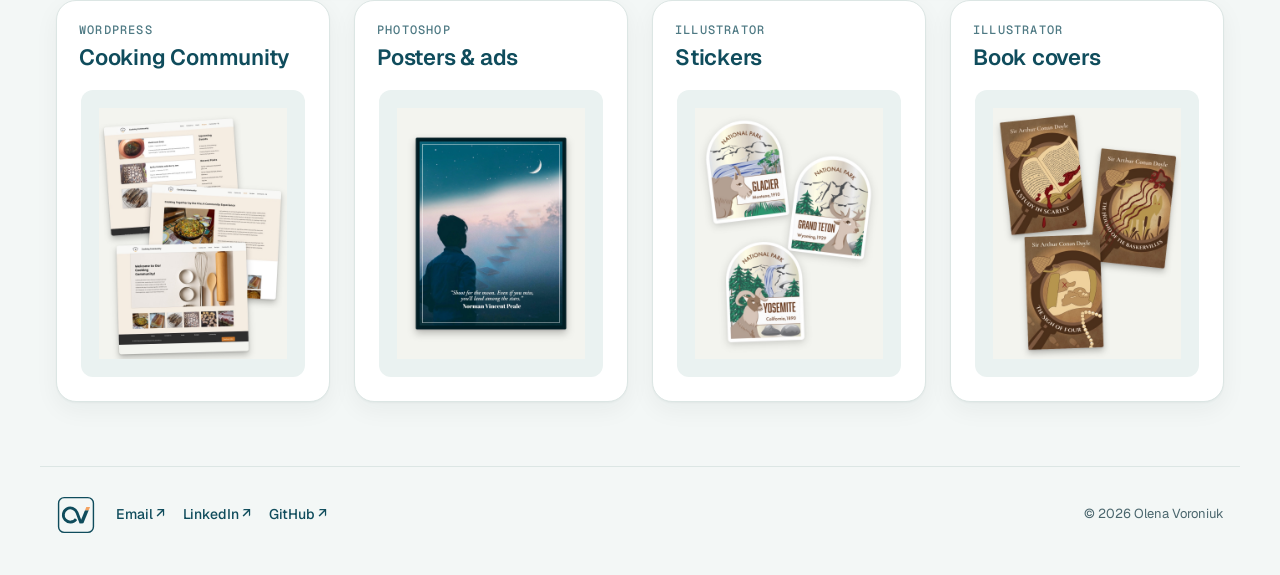
==== commit 7275cb9a: "CarMat tile: space below the badge Co-Authored-By: Claude Opus 5.5 <noreply@anthropic.com>" ====
--- a/index.html
+++ b/index.html
@@ -15,7 +15,7 @@
 <link rel="preconnect" href="https://fonts.googleapis.com">
 <link rel="preconnect" href="https://fonts.gstatic.com" crossorigin>
 <link rel="stylesheet" href="https://fonts.googleapis.com/css2?family=Geist:wght@400;500;600;700&family=Geist+Mono:wght@400;500;600&display=swap">
-<link rel="stylesheet" href="css/style.css?v=20261113z">
+<link rel="stylesheet" href="css/style.css?v=20261114a">
 </head>
 <body>
 <a class="skip" href="#work">Skip to work</a>
--- a/css/style.css
+++ b/css/style.css
@@ -405,3 +405,4 @@
 .t.contain .txt h2{margin-bottom:0}
 .proj-grid{grid-template-rows:repeat(6,minmax(150px,auto))}
 .proj-grid .t.proj.p-ms img{flex:0 1 auto;min-height:0}
+.t .txt .badge{display:inline-block;margin-bottom:8px}
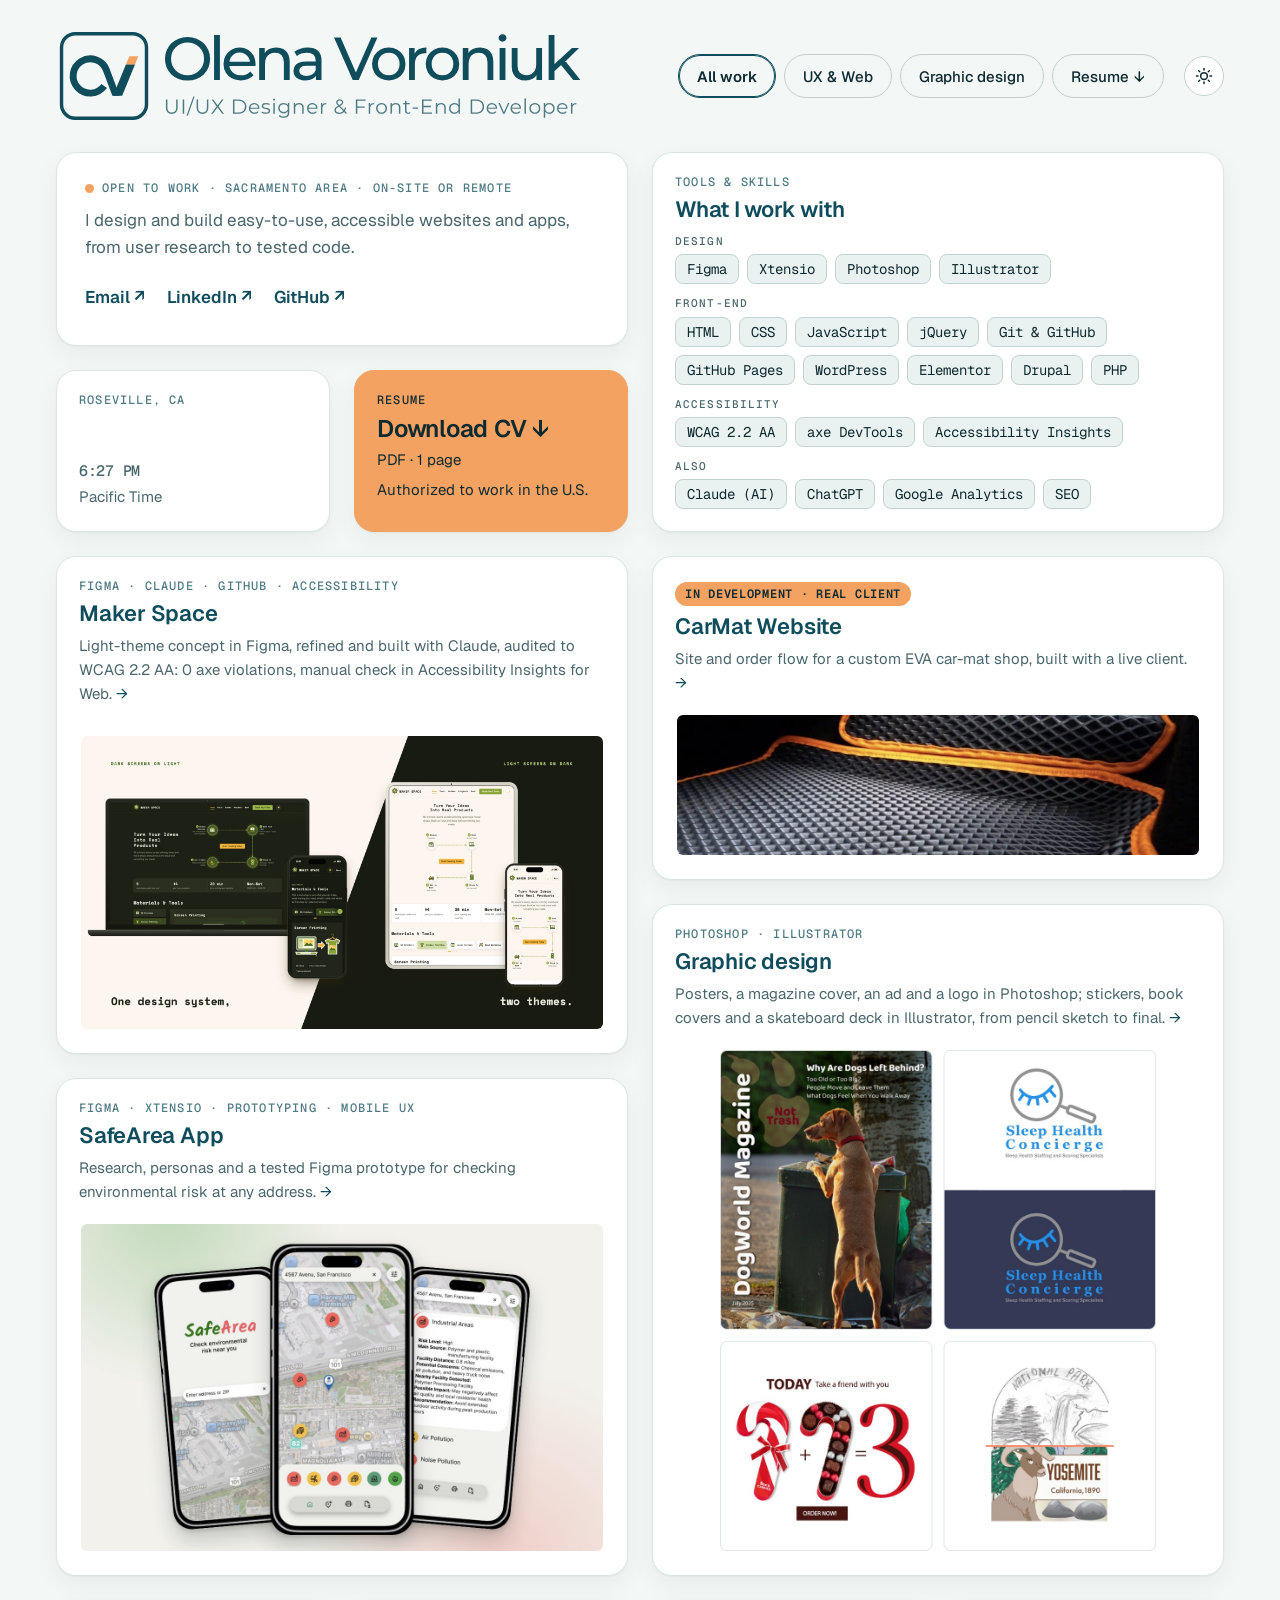
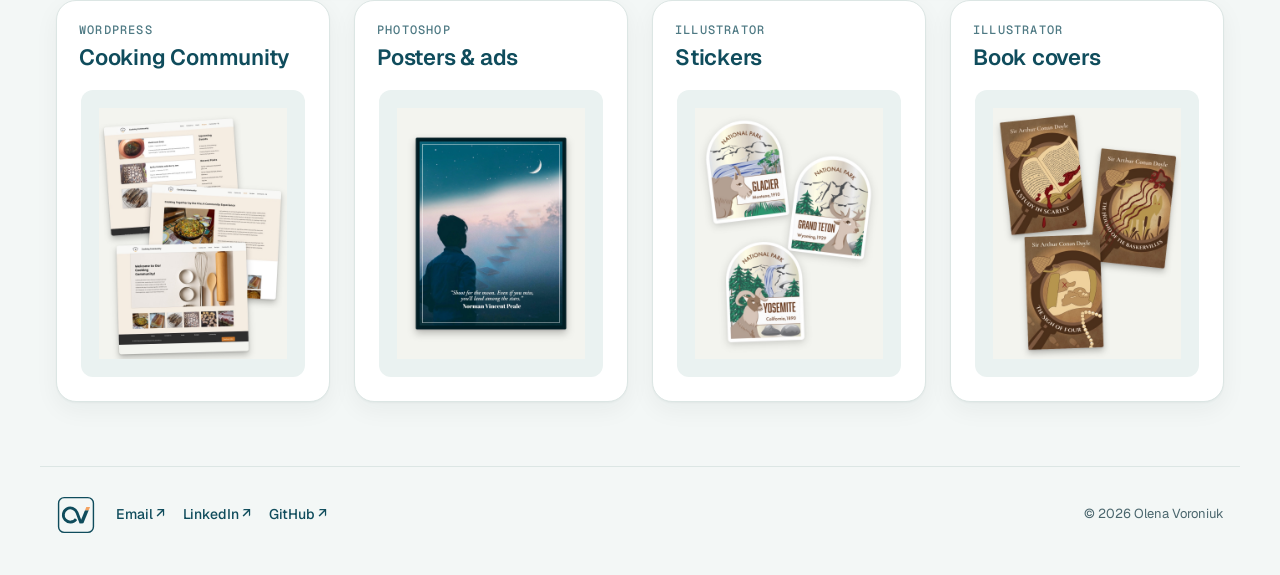
==== commit 807aa6d0: "Phones: UX & Web tiles fit their images Co-Authored-By: Claude Opus 5.5 <noreply@anthropic.com>" ====
--- a/index.html
+++ b/index.html
@@ -15,7 +15,7 @@
 <link rel="preconnect" href="https://fonts.googleapis.com">
 <link rel="preconnect" href="https://fonts.gstatic.com" crossorigin>
 <link rel="stylesheet" href="https://fonts.googleapis.com/css2?family=Geist:wght@400;500;600;700&family=Geist+Mono:wght@400;500;600&display=swap">
-<link rel="stylesheet" href="css/style.css?v=20261114a">
+<link rel="stylesheet" href="css/style.css?v=20261117b">
 </head>
 <body>
 <a class="skip" href="#work">Skip to work</a>
--- a/css/style.css
+++ b/css/style.css
@@ -403,6 +403,12 @@
 .t .txt .lbl,.t .txt .badge{margin-bottom:6px}
 .t .txt h2{margin-bottom:8px}
 .t.contain .txt h2{margin-bottom:0}
-.proj-grid{grid-template-rows:repeat(6,minmax(150px,auto))}
+@media (min-width:901px){.proj-grid{grid-template-rows:repeat(6,minmax(150px,auto))}}
 .proj-grid .t.proj.p-ms img{flex:0 1 auto;min-height:0}
 .t .txt .badge{display:inline-block;margin-bottom:8px}
+
+/* Phones and tablets, UX & Web view: tiles fit their content, images shown whole */
+@media (max-width:900px){
+  .dev-view .proj-grid > .t.proj,.dev-view .grid > a.t.contain[data-dev]{height:auto}
+  .dev-view .proj-grid > .t.proj img,.dev-view .grid > a.t.contain[data-dev] img{flex:none;height:auto;width:auto;max-width:calc(100% - 48px);object-fit:contain}
+}
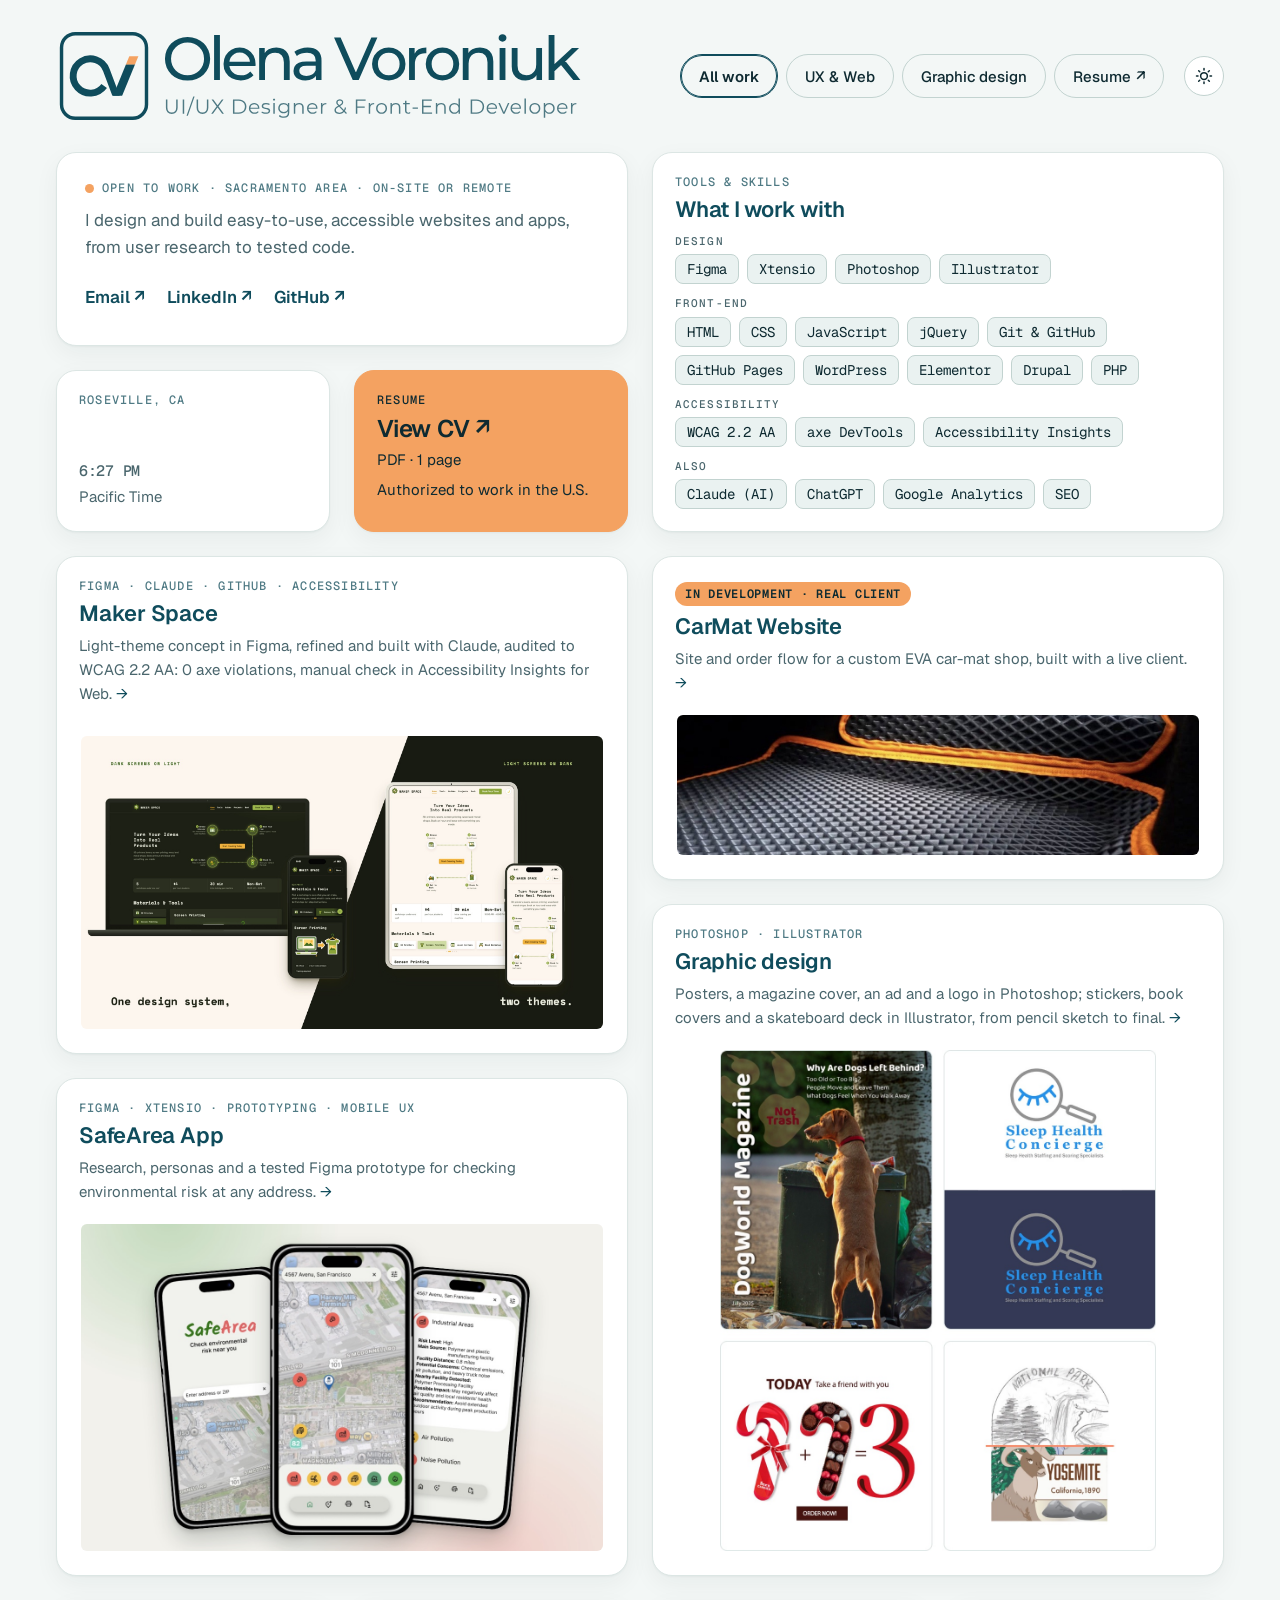
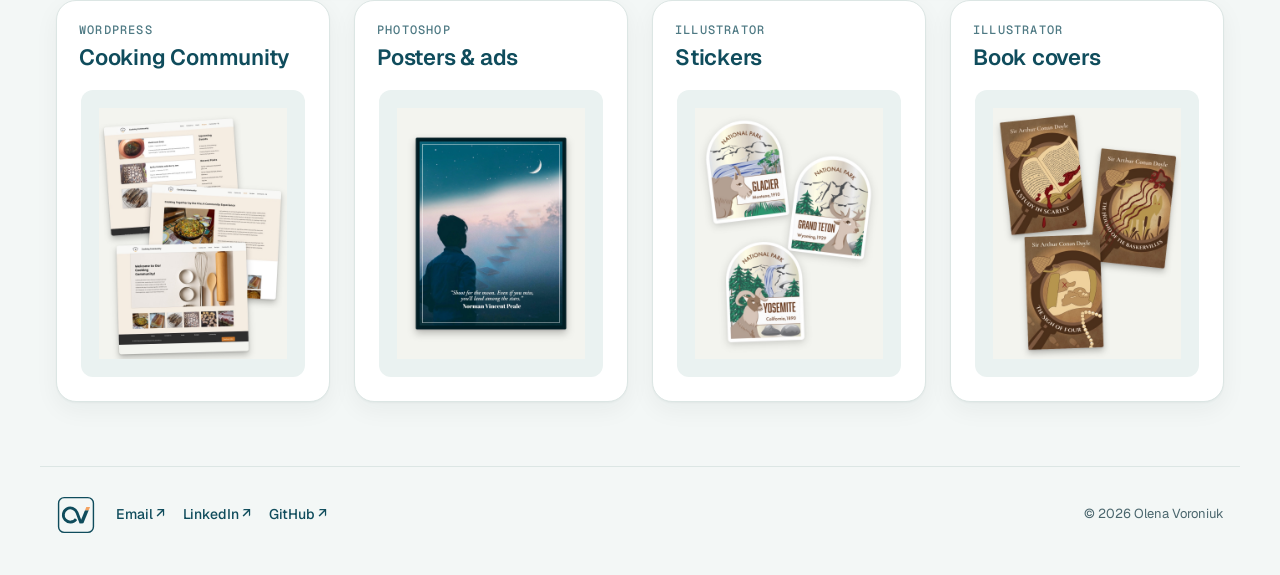
==== commit 6e813feb: "Open resume PDF in a new tab instead of downloading Co-Authored-By: Claude Opus 5.5 <noreply@anthrop" ====
--- a/index.html
+++ b/index.html
@@ -5,17 +5,28 @@
 <meta name="viewport" content="width=device-width, initial-scale=1">
 <title>Olena Voroniuk · UI/UX Designer &amp; Front-End Developer</title>
 <meta name="description" content="Olena Voroniuk, UI/UX designer and front-end developer in the Sacramento area (Roseville, CA): accessible websites and apps, UX research, WCAG 2.2 accessibility audits and WordPress.">
+<meta property="og:type" content="website">
+<meta property="og:site_name" content="Olena Voroniuk">
+<meta property="og:title" content="Olena Voroniuk · UI/UX Designer &amp; Front-End Developer">
+<meta property="og:description" content="Olena Voroniuk, UI/UX designer and front-end developer in the Sacramento area (Roseville, CA): accessible websites and apps, UX research, WCAG 2.2 accessibility audits and WordPress.">
+<meta property="og:url" content="https://olena-v.github.io/">
+<meta property="og:image" content="https://olena-v.github.io/assets/brand/og-image.png">
+<meta property="og:image:width" content="1200">
+<meta property="og:image:height" content="630">
+<meta property="og:image:alt" content="OV logo with Olena Voroniuk, UI/UX Designer &amp; Front-End Developer">
+<meta name="twitter:card" content="summary_large_image">
+<link rel="canonical" href="https://olena-v.github.io/">
 <script>try{var t=localStorage.getItem('theme');if(t==='dark')document.documentElement.dataset.theme='dark'}catch(e){}</script>
-<link rel="icon" href="assets/brand/favicon.svg" type="image/svg+xml">
-<link rel="icon" href="assets/brand/favicon-32x32.png" sizes="32x32">
-<link rel="apple-touch-icon" href="assets/brand/apple-touch-icon.png">
-<link rel="icon" href="favicon.ico" sizes="any">
+<link rel="icon" href="assets/brand/favicon.svg?v=2" type="image/svg+xml">
+<link rel="icon" href="assets/brand/favicon-32x32.png?v=2" sizes="32x32">
+<link rel="apple-touch-icon" href="assets/brand/apple-touch-icon.png?v=2">
+<link rel="icon" href="favicon.ico?v=2" sizes="any">
 <link rel="manifest" href="site.webmanifest">
-<meta name="theme-color" content="#0F4C5C">
+<meta name="theme-color" content="#F3F7F6">
 <link rel="preconnect" href="https://fonts.googleapis.com">
 <link rel="preconnect" href="https://fonts.gstatic.com" crossorigin>
 <link rel="stylesheet" href="https://fonts.googleapis.com/css2?family=Geist:wght@400;500;600;700&family=Geist+Mono:wght@400;500;600&display=swap">
-<link rel="stylesheet" href="css/style.css?v=20261117b">
+<link rel="stylesheet" href="css/style.css?v=20261123a">
 </head>
 <body>
 <a class="skip" href="#work">Skip to work</a>
@@ -26,7 +37,7 @@
     <a href="#" aria-current="page">All work</a>
     <a href="#dev">UX &amp; Web</a>
     <a href="work/illustration.html">Graphic design</a>
-    <a href="assets/Olena_Voroniuk_Resume.pdf" download>Resume <span class="arr arr-s" aria-hidden="true">↓</span></a>
+    <a href="assets/Olena_Voroniuk_Resume.pdf" target="_blank" rel="noopener">Resume <span class="arr arr-ne" aria-hidden="true">↗</span><span class="sr-only"> (PDF, opens in a new tab)</span></a>
   </nav><button class="theme-toggle" type="button" aria-pressed="false" aria-label="Dark theme"><svg class="sun" viewBox="0 0 24 24" fill="none" stroke="currentColor" stroke-width="2" stroke-linecap="round" aria-hidden="true"><circle cx="12" cy="12" r="4.5"/><path d="M12 2v2M12 20v2M4.9 4.9l1.4 1.4M17.7 17.7l1.4 1.4M2 12h2M20 12h2M4.9 19.1l1.4-1.4M17.7 6.3l1.4-1.4"/></svg><svg class="moon" viewBox="0 0 24 24" fill="none" stroke="currentColor" stroke-width="2" stroke-linecap="round" stroke-linejoin="round" aria-hidden="true"><path d="M20 14.5A8 8 0 1 1 9.5 4a6.5 6.5 0 0 0 10.5 10.5z"/></svg></button></div>
 </header>
 
@@ -65,9 +76,9 @@
       <p>Pacific Time</p>
     </div>
 
-    <a class="t coral" href="assets/Olena_Voroniuk_Resume.pdf">
+    <a class="t coral" href="assets/Olena_Voroniuk_Resume.pdf" target="_blank" rel="noopener">
       <span class="lbl">Resume</span>
-      <h2>Download CV <span aria-hidden="true">↓</span></h2>
+      <h2>View CV <span class="arr arr-ne" aria-hidden="true">↗</span><span class="sr-only"> (opens in a new tab)</span></h2>
       <p>PDF · 1 page</p>
       <p>Authorized to work in the U.S.</p>
     </a>
--- a/css/style.css
+++ b/css/style.css
@@ -412,3 +412,6 @@
   .dev-view .proj-grid > .t.proj,.dev-view .grid > a.t.contain[data-dev]{height:auto}
   .dev-view .proj-grid > .t.proj img,.dev-view .grid > a.t.contain[data-dev] img{flex:none;height:auto;width:auto;max-width:calc(100% - 48px);object-fit:contain}
 }
+
+/* screen-reader-only text */
+.sr-only{position:absolute;width:1px;height:1px;padding:0;margin:-1px;overflow:hidden;clip:rect(0,0,0,0);white-space:nowrap;border:0}
